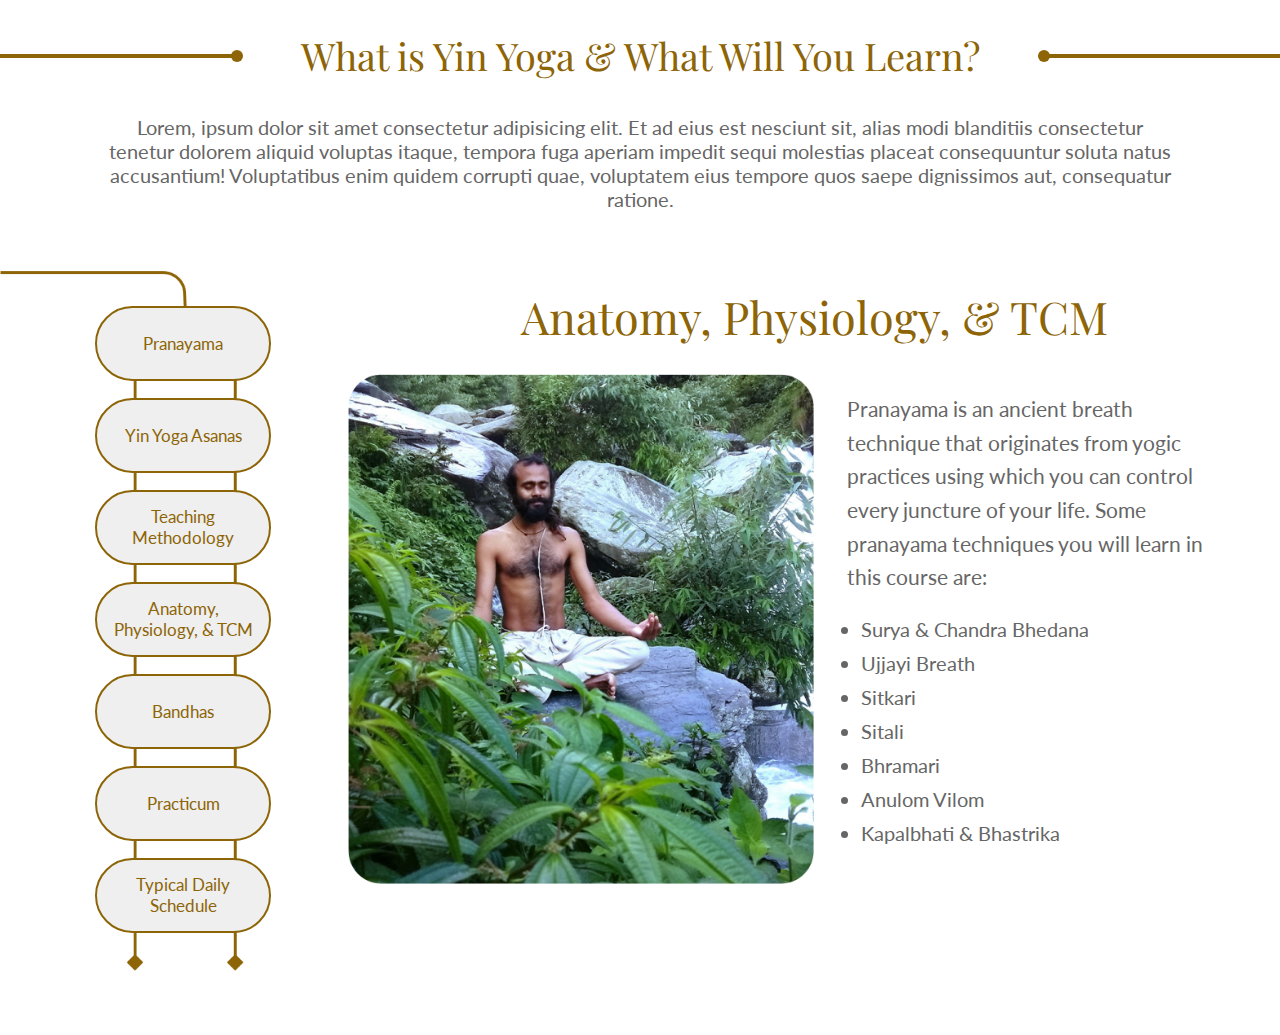
==== project-one/anatomy.html @ 40f3069b "version 1" ====
<!DOCTYPE html>
<html lang="en">
  <head>
    <meta charset="UTF-8" />
    <meta name="viewport" content="width=device-width, initial-scale=1.0" />
    <title>Shree Hari Yoga</title>
    <link rel="stylesheet" href="style.css" />
    <link
      rel="stylesheet"
      type="text/css"
      href="//fonts.googleapis.com/css?family=Playfair+Display"
    />
    <link
      href="https://fonts.googleapis.com/css?family=Lato"
      rel="stylesheet"
    />
  </head>

  <body>
    <div class="container">
      <div class="bar bar1"></div>
      <div class="heading">What is Yin Yoga & What Will You Learn?</div>
      <div class="bar bar2"></div>
    </div>

    <div class="middle-text">
      Lorem, ipsum dolor sit amet consectetur adipisicing elit. Et ad eius est
      nesciunt sit, alias modi blanditiis consectetur tenetur dolorem aliquid
      voluptas itaque, tempora fuga aperiam impedit sequi molestias placeat
      consequuntur soluta natus accusantium! Voluptatibus enim quidem corrupti
      quae, voluptatem eius tempore quos saepe dignissimos aut, consequatur
      ratione.
    </div>

    <div class="main-container">
      <div class="button-bg-container">
        <img class="tab-bg" src="images/tabsbg.png" alt="Background Image" />
        <div class="button-container">
          <button class="btn" data-target="pranayama">Pranayama</button>
          <button class="btn" data-target="asanas">Yin Yoga Asanas</button>
          <button class="btn" data-target="teaching-methodology">
            Teaching Methodology
          </button>
          <button class="btn" data-target="anatomy">
            Anatomy, Physiology, & TCM
          </button>
          <button class="btn" data-target="bandhas">Bandhas</button>
          <button class="btn" data-target="practicum">Practicum</button>
          <button class="btn" data-target="daily-schedule">
            Typical Daily Schedule
          </button>
        </div>
      </div>
      <div class="main-content">
        <div class="title">
          <p>Anatomy, Physiology, & TCM</p>
        </div>
        <div class="content">
          <img class="main-image" src="images/pranayama.png" alt="Main Image" />
          <div class="description">
            <p>
              Pranayama is an ancient breath technique that originates from
              yogic practices using which you can control every juncture of your
              life. Some pranayama techniques you will learn in this course are:
            </p>
            <ul>
              <li>Surya & Chandra Bhedana</li>
              <li>Ujjayi Breath</li>
              <li>Sitkari</li>
              <li>Sitali</li>
              <li>Bhramari</li>
              <li>Anulom Vilom</li>
              <li>Kapalbhati & Bhastrika</li>
            </ul>
          </div>
        </div>
      </div>
    </div>
    <script src="main.js"></script>
  </body>
</html>
---- project-one/style.css ----
* {
    margin: 0;
    padding: 0;
  }
  
  .container {
    display: flex;
    align-items: center;
    position: relative;
    top: 30px;
  }
  
  .heading {
    color: #8D6406;
    font-family: 'Playfair Display';
    margin: 0;
    padding: 0 5%;
    text-align: center;
    white-space: nowrap;
    font-size: 38px;
  }
  
  .bar {
    width: 250px;
    height: 4px;
    background-color: #8D6406;
    position: relative;
  }
  
  .bar1 {
    left: 0%;
  }
  
  .bar2 {
    right: 0%;
  }
  
  .bar1::after,
  .bar2::after {
    content: '';
    position: absolute;
    width: 12px;
    height: 12px;
    background-color: #8D6406;
    border-radius: 50%;
    top: 50%;
    transform: translateY(-50%);
  }
  
  .bar1::after {
    right: -6px;
  }
  
  .bar2::after {
    left: -6px;
  }
  
  .middle-text {
    padding-top: 5%;
    padding-left: 8%;
    padding-right: 8%;
    text-align: center;
    font-size: 20px;
    font-family: "Lato", sans-serif;
    color: #666;
  }
  
  .button-bg-container {
    position: relative;
    display: flex;
    margin-bottom: 5%;
  }
  
  .tab-bg {
    width: 90%;
    height: auto;
    margin-top: 60px;
    position: relative;
  }
  
  .button-container {
    position: absolute;
    z-index: 2;
    display: flex;
    flex-direction: column;
    gap: 10px;
    top: 12%;
    left: 35%;
  }
  
  .btn {
    box-sizing: border-box;
    display: flex;
    flex-direction: column;
    justify-content: center;
    align-items: center;
    padding: 9% 5% 9% 5%;
    width: 100%;
    height: 75px;
    border: 2px solid #8D6406;
    border-radius: 50px;
    color: #8D6406;
    font-size: 17px;
    cursor: pointer;
    text-decoration: none;
    text-align: center;
    margin: 2% 0 2% 0;
    font-family: "Lato", sans-serif;
  }
  
  .main-content {
    display: flex;
    flex-direction: column;
    margin-left: 6%;
  }
  
  .title {
    font-family: 'Playfair Display';
    font-size: 45px;
    color: #8D6406;
    text-align: center;
    margin-bottom: 3%;
    margin-top: 8%;
  }
  
  .content {
    display: flex;
    flex-direction: row;
    /* justify-content: flex-start; */
    align-items: flex-start;
  }
  
  .main-image {
    width: 50%;
    height: 65%;
  }
  
  .description {
    max-width: 600px;
  }
  
  .description p {
    font-size: 21px;
    color: #666;
    line-height: 1.6;
    margin: 4% 15% 5% 7%;
    font-family: "Lato";
  }
  
  .description ul {
    list-style-type: disc;
    padding-left: 10%;
    color: #666;
    font-size: 20px;
    font-family: "Lato";
  }
  
  .description li {
    margin-bottom: 10px;
    font-size: 20px;
  }

  .main-container {
    display: flex;
    flex-direction: row;
    align-items: flex-start;
  }
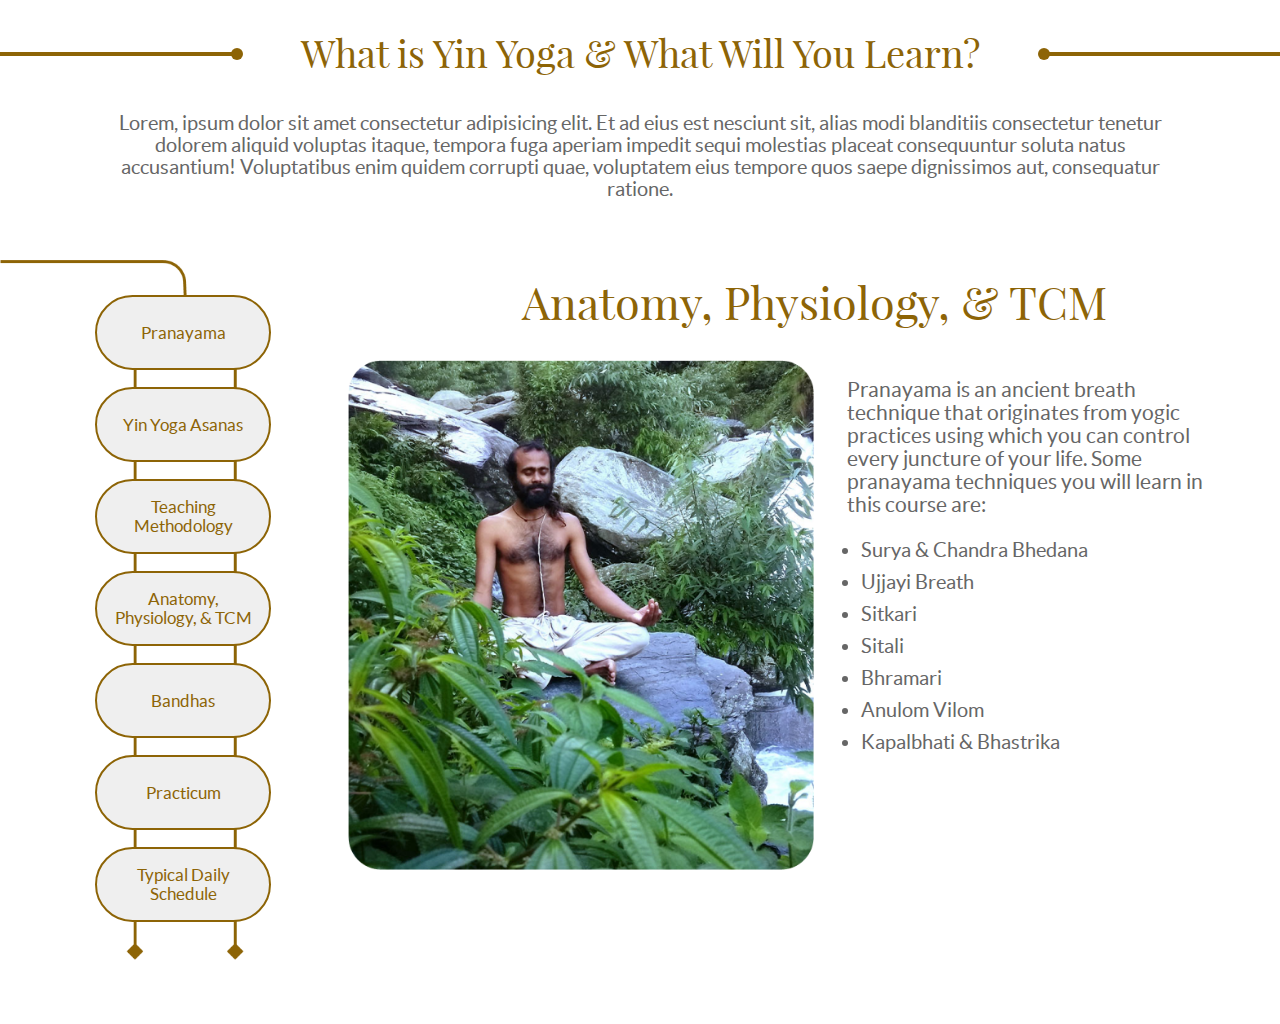
==== commit 8161e251: "version 2" ====
--- a/project-one/anatomy.html
+++ b/project-one/anatomy.html
@@ -5,15 +5,6 @@
     <meta name="viewport" content="width=device-width, initial-scale=1.0" />
     <title>Shree Hari Yoga</title>
     <link rel="stylesheet" href="style.css" />
-    <link
-      rel="stylesheet"
-      type="text/css"
-      href="//fonts.googleapis.com/css?family=Playfair+Display"
-    />
-    <link
-      href="https://fonts.googleapis.com/css?family=Lato"
-      rel="stylesheet"
-    />
   </head>
 
   <body>
--- a/project-one/style.css
+++ b/project-one/style.css
@@ -2,6 +2,22 @@
     margin: 0;
     padding: 0;
   }
+
+@font-face {
+  font-family: 'Lato';
+    src: url('fonts/lato-regular-webfont.woff') format('woff'),
+         url('fonts/lato-regular-webfont.woff2') format('woff2');
+  font-weight: normal;
+  font-style: normal;
+}
+
+@font-face {
+  font-family: 'Playfair Display';
+  src: url('fonts/playfairdisplay-regular-webfont.woff2') format('woff2'),
+       url('fonts/playfairdisplay-regular-webfont.woff') format('woff');
+  font-weight: normal;
+  font-style: normal;
+}
   
   .container {
     display: flex;
@@ -56,9 +72,7 @@
   }
   
   .middle-text {
-    padding-top: 5%;
-    padding-left: 8%;
-    padding-right: 8%;
+    padding: 5% 8% 0 8%;
     text-align: center;
     font-size: 20px;
     font-family: "Lato", sans-serif;
@@ -73,7 +87,6 @@
   
   .tab-bg {
     width: 90%;
-    height: auto;
     margin-top: 60px;
     position: relative;
   }
@@ -89,12 +102,10 @@
   }
   
   .btn {
-    box-sizing: border-box;
     display: flex;
-    flex-direction: column;
     justify-content: center;
     align-items: center;
-    padding: 9% 5% 9% 5%;
+    padding: 9% 5%;
     width: 100%;
     height: 75px;
     border: 2px solid #8D6406;
@@ -102,9 +113,8 @@
     color: #8D6406;
     font-size: 17px;
     cursor: pointer;
-    text-decoration: none;
     text-align: center;
-    margin: 2% 0 2% 0;
+    margin: 2% 0 ;
     font-family: "Lato", sans-serif;
   }
   
@@ -119,14 +129,11 @@
     font-size: 45px;
     color: #8D6406;
     text-align: center;
-    margin-bottom: 3%;
-    margin-top: 8%;
+    margin: 8% 0 3%;
   }
   
   .content {
     display: flex;
-    flex-direction: row;
-    /* justify-content: flex-start; */
     align-items: flex-start;
   }
   
@@ -139,22 +146,22 @@
     max-width: 600px;
   }
   
+  .description p,
+  .description ul {
+      font-size: 21px;
+      color: #666;
+      font-family: "Lato";
+  }
+
   .description p {
-    font-size: 21px;
-    color: #666;
-    line-height: 1.6;
     margin: 4% 15% 5% 7%;
-    font-family: "Lato";
   }
   
   .description ul {
-    list-style-type: disc;
-    padding-left: 10%;
-    color: #666;
-    font-size: 20px;
-    font-family: "Lato";
+      list-style-type: disc;
+      padding-left: 10%;
   }
-  
+
   .description li {
     margin-bottom: 10px;
     font-size: 20px;
@@ -162,6 +169,5 @@
 
   .main-container {
     display: flex;
-    flex-direction: row;
     align-items: flex-start;
   }